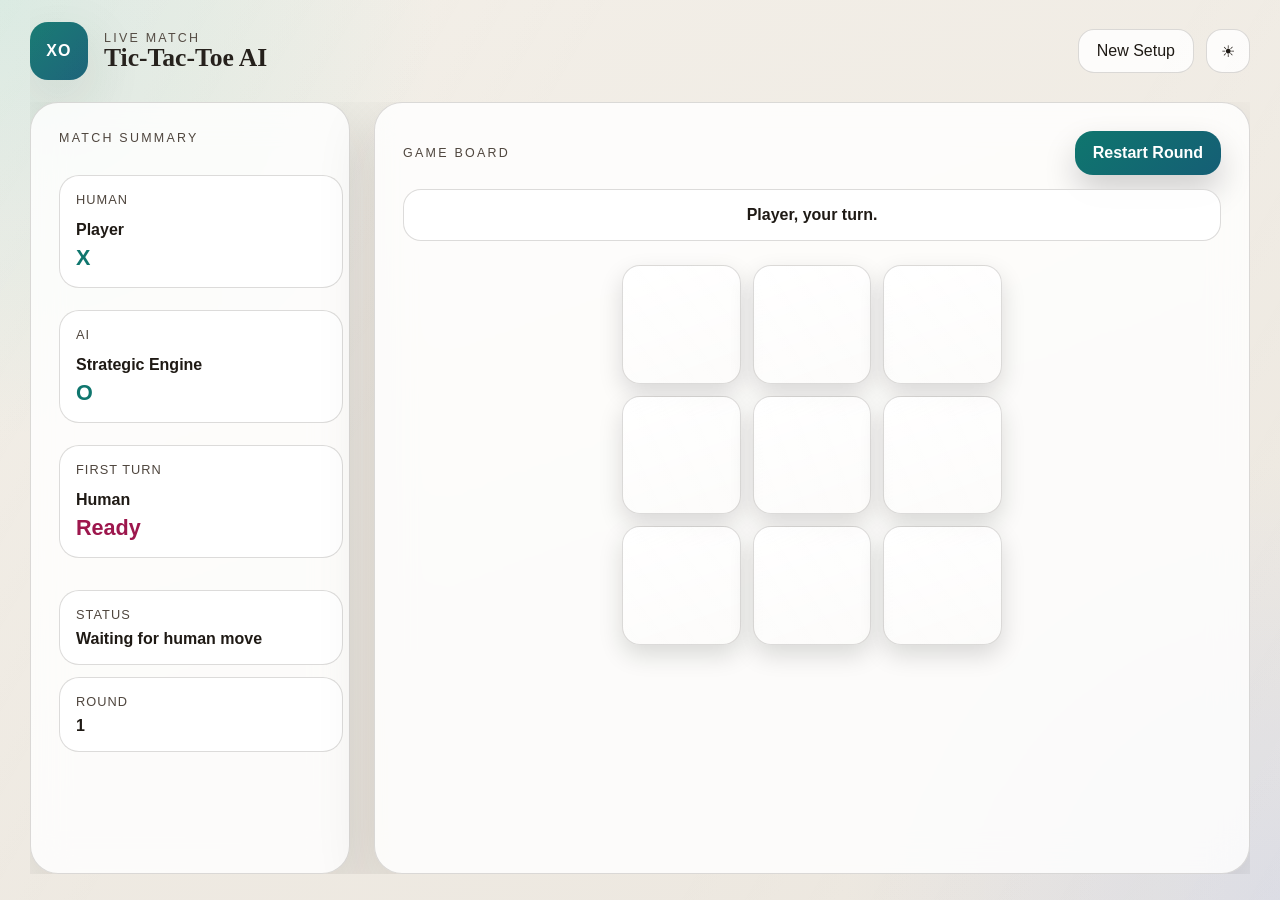
==== game.html @ 2cbc55ff "Add files via upload" ====
<!DOCTYPE html>
<html lang="en" data-theme="dark">
<head>
  <meta charset="UTF-8" />
  <meta name="viewport" content="width=device-width, initial-scale=1.0" />
  <title>Tic-Tac-Toe AI Game</title>
  <link rel="preconnect" href="https://fonts.googleapis.com">
  <link rel="preconnect" href="https://fonts.gstatic.com" crossorigin>
  <link href="https://fonts.googleapis.com/css2?family=Cormorant+Garamond:wght@600;700&family=Manrope:wght@400;500;600;700;800&display=swap" rel="stylesheet">
  <link rel="stylesheet" href="style.css" />
</head>
<body class="game-page">
  <div class="page-shell">
    <header class="topbar compact">
      <div class="brand">
        <div class="brand-mark">XO</div>
        <div>
          <p class="eyebrow">Live match</p>
          <h1>Tic-Tac-Toe AI</h1>
        </div>
      </div>
      <div class="header-actions">
        <button class="ghost-btn" type="button" onclick="window.location.href='index.html'">New Setup</button>
        <button class="theme-toggle" id="themeToggle" type="button" aria-label="Toggle theme">☾</button>
      </div>
    </header>

    <main class="game-layout">
      <aside class="side-panel glass-card">
        <div class="panel-head">
          <p class="panel-label">Match summary</p>
        </div>

        <div class="summary-block">
          <span>Human</span>
          <strong id="humanName">Player</strong>
          <b id="humanSymbolLabel">X</b>
        </div>

        <div class="summary-block">
          <span>AI</span>
          <strong>Strategic Engine</strong>
          <b id="aiSymbolLabel">O</b>
        </div>

        <div class="summary-block accent">
          <span>First turn</span>
          <strong id="firstTurnLabel">Human</strong>
          <b>Ready</b>
        </div>

        <div class="info-stack">
          <article>
            <span>Status</span>
            <strong id="statusText">Preparing match...</strong>
          </article>
          <article>
            <span>Round</span>
            <strong id="roundText">1</strong>
          </article>
        </div>
      </aside>

      <section class="board-panel glass-card">
        <div class="board-head">
          <p class="panel-label">Game board</p>
          <button class="primary-btn small" id="restartBtn" type="button">Restart Round</button>
        </div>

        <div class="status-banner" id="message" aria-live="polite">Loading your game...</div>

        <div class="board" id="board" role="grid" aria-label="Tic Tac Toe board"></div>
      </section>
    </main>
  </div>

  <script src="script.js"></script>
</body>
</html>
---- style.css ----
:root,
[data-theme="light"] {
  --bg: #f3efe8;
  --bg-2: #ece7df;
  --surface: rgba(255, 255, 255, 0.82);
  --surface-strong: rgba(255, 255, 255, 0.96);
  --surface-soft: rgba(1, 105, 111, 0.1);
  --border: rgba(38, 33, 26, 0.16);
  --text: #1f1a15;
  --muted: #4f463e;
  --primary: #0f766e;
  --primary-2: #155e75;
  --accent: #9d174d;
  --shadow: 0 20px 60px rgba(33, 28, 22, 0.12);
}

[data-theme="dark"] {
  --bg: #08111f;
  --bg-2: #0d1728;
  --surface: rgba(12, 19, 35, 0.62);
  --surface-strong: rgba(16, 26, 45, 0.9);
  --surface-soft: rgba(77, 182, 172, 0.12);
  --border: rgba(255, 255, 255, 0.1);
  --text: #eef4ff;
  --muted: #a8b5c9;
  --primary: #58d0c2;
  --primary-2: #7a9cff;
  --accent: #f472b6;
  --shadow: 0 24px 70px rgba(0, 0, 0, 0.42);
}

* {
  box-sizing: border-box;
}

html {
  scroll-behavior: smooth;
}

body {
  margin: 0;
  min-height: 100vh;
  font-family: 'Inter', sans-serif;
  color: var(--text);
  background:
    radial-gradient(circle at top left, rgba(88, 208, 194, 0.16), transparent 28%),
    radial-gradient(circle at right bottom, rgba(122, 156, 255, 0.15), transparent 28%),
    linear-gradient(160deg, var(--bg), var(--bg-2));
}

body::before {
  content: '';
  position: fixed;
  inset: 0;
  pointer-events: none;
  background: linear-gradient(120deg, rgba(255,255,255,0.05), transparent 35%, transparent 65%, rgba(255,255,255,0.04));
}

button,
input,
select {
  font: inherit;
}

.page-shell {
  width: min(1220px, calc(100% - 32px));
  margin: 0 auto;
  padding: 22px 0 26px;
}

.topbar {
  display: flex;
  align-items: center;
  justify-content: space-between;
  gap: 20px;
  margin-bottom: 22px;
}

.brand {
  display: flex;
  align-items: center;
  gap: 16px;
}

.brand-mark {
  width: 58px;
  height: 58px;
  border-radius: 18px;
  display: grid;
  place-items: center;
  font-weight: 700;
  letter-spacing: 0.08em;
  background: linear-gradient(135deg, var(--primary), var(--primary-2));
  color: rgb(255, 255, 255);
  box-shadow: var(--shadow);
}

.eyebrow,
.panel-label,
.kicker {
  margin: 0;
  font-size: 0.78rem;
  text-transform: uppercase;
  letter-spacing: 0.18em;
  color: var(--muted);
}

h1,
h2,
h3 {
  margin: 0;
  font-family: 'Playfair Display', serif;
  line-height: 1.05;
  color: var(--text);
}

h1 {
  font-size: clamp(1.5rem, 2vw, 1.9rem);
}

h2 {
  font-size: clamp(1.6rem, 2.6vw, 2.6rem);
  line-height: 1.12;
}

h3 {
  font-size: clamp(1.45rem, 2vw, 1.9rem);
}

.glass-card {
  background: var(--surface);
  border: 1px solid var(--border);
  border-radius: 28px;
  backdrop-filter: blur(18px);
  -webkit-backdrop-filter: blur(18px);
  box-shadow: var(--shadow);
}

.hero-grid {
  display: grid;
  grid-template-columns: 1.12fr 0.88fr;
  gap: 28px;
  align-items: stretch;
}

.hero-copy,
.setup-panel,
.side-panel,
.board-panel {
  padding: 28px;
}

.hero-subline {
  color: var(--text);
  font-weight: 600;
  margin: 12px 0 0;
}

.lead {
  max-width: 58ch;
  color: var(--muted);
  font-size: 1.02rem;
  line-height: 1.75;
  margin: 14px 0 24px;
}

.feature-grid {
  display: grid;
  grid-template-columns: no-repeat(3, minmax(0, 1fr));
  gap: 15px;
}

.mini-card,
.preview-card,
.summary-block,
.info-stack article {
  background: var(--surface-strong);
  border: 1px solid var(--border);
  border-radius: 20px;
  padding: 16px;
}

.mini-card span,
.summary-block span,
.info-stack span,
.preview-card p {
  display: block;
  color: var(--muted);
  font-size: 0.8rem;
  letter-spacing: 0.08em;
  text-transform: uppercase;
  margin-bottom: 8px;
}

.mini-card strong,
.summary-block strong,
.info-stack strong,
.preview-row strong {
  font-size: 1rem;
  color: var(--text);
}

.setup-form {
  display: grid;
  gap: 16px;
}

.field {
  display: grid;
  gap: 10px;
}

.field span {
  font-size: 0.92rem;
  color: var(--muted);
  font-weight: 700;
}

select,
input {
  width: 100%;
  min-height: 52px;
  border-radius: 16px;
  border: 1px solid var(--border);
  padding: 0 16px;
  background: var(--surface-strong);
  color: var(--text);
  outline: none;
}

select::placeholder,
input::placeholder {
  color: color-mix(in srgb, var(--muted) 78%, white 22%);
}

select:focus,
input:focus {
  border-color: color-mix(in srgb, var(--primary) 62%, white 10%);
  box-shadow: 0 0 0 4px color-mix(in srgb, var(--primary) 18%, transparent);
}

.preview-card {
  display: grid;
  gap: 12px;
}

.preview-row {
  display: flex;
  justify-content: space-between;
  gap: 12px;
  color: var(--text);
}

.primary-btn,
.ghost-btn,
.theme-toggle {
  border: none;
  cursor: pointer;
  transition: transform 0.18s ease, box-shadow 0.18s ease, opacity 0.18s ease;
}

.primary-btn {
  min-height: 54px;
  border-radius: 18px;
  background: linear-gradient(135deg, var(--primary), var(--primary-2));
  color: white;
  font-weight: 700;
  box-shadow: 0 16px 32px rgba(0, 0, 0, 0.18);
}

.primary-btn.small {
  min-height: 44px;
  padding: 0 18px;
}

.ghost-btn,
.theme-toggle {
  min-height: 44px;
  padding: 0 18px;
  border-radius: 16px;
  background: var(--surface);
  color: var(--text);
  border: 1px solid var(--border);
}

.theme-toggle {
  min-width: 44px;
  padding: 0;
}

.primary-btn:hover,
.ghost-btn:hover,
.theme-toggle:hover {
  transform: translateY(-2px);
}

.header-actions {
  display: flex;
  align-items: center;
  gap: 12px;
}

.game-page {
  overflow: hidden;
}

.game-page .page-shell {
  height: 100vh;
  min-height: 100vh;
  display: flex;
  flex-direction: column;
  overflow: hidden;
}

.game-layout {
  flex: 1;
  display: grid;
  grid-template-columns: 320px 1fr;
  gap: 24px;
  align-items: stretch;
  min-height: 0;
  overflow: hidden;
}

.side-panel,
.board-panel {
  min-height: 0;
}

.side-panel {
  display: flex;
  flex-direction: column;
  justify-content: flex-start;
  gap: 10px;
  overflow-y: auto;
  overflow-x: hidden;
  padding-right: 6px;
  scrollbar-width: thin;
  scrollbar-color: color-mix(in srgb, var(--primary) 30%, transparent) transparent;
}

.side-panel::-webkit-scrollbar {
  width: 8px;
}

.side-panel::-webkit-scrollbar-thumb {
  background: color-mix(in srgb, var(--primary) 28%, transparent);
  border-radius: 999px;
  border: 2px solid transparent;
  background-clip: padding-box;
}

.side-panel::-webkit-scrollbar-thumb:hover {
  background: color-mix(in srgb, var(--primary) 42%, transparent);
}

.side-panel::-webkit-scrollbar-track {
  background: transparent;
}

.side-panel::-webkit-scrollbar-corner {
  background: transparent;
}

.summary-block {
  display: grid;
  gap: 6px;
  margin-bottom: 12px;
}

.summary-block b {
  font-size: 1.35rem;
  color: var(--primary);
}

.summary-block.accent b {
  color: var(--accent);
}

.info-stack {
  display: grid;
  gap: 12px;
  margin-top: 10px;
}

.board-panel {
  display: flex;
  flex-direction: column;
  justify-content: flex-start;
  overflow: hidden;
}

.board-head {
  display: flex;
  align-items: center;
  justify-content: space-between;
  gap: 16px;
  margin-bottom: 14px;
}

.status-banner {
  min-height: 52px;
  display: flex;
  align-items: center;
  justify-content: center;
  text-align: center;
  padding: 12px 16px;
  border-radius: 18px;
  background: var(--surface-strong);
  border: 1px solid var(--border);
  color: var(--text);
  margin-bottom: 18px;
  font-weight: 600;
}

.board {
  width: min(62vw, 46vh, 380px);
  max-width: 100%;
  aspect-ratio: 1 / 1;
  margin: 6px auto 0;
  display: grid;
  grid-template-columns: repeat(3, 1fr);
  gap: 12px;
}

.cell {
  width: 100%;
  aspect-ratio: 1 / 1;
  border-radius: 18px;
  border: 1px solid var(--border);
  background: linear-gradient(160deg, var(--surface-strong), rgba(255,255,255,0.04));
  color: var(--text);
  font-size: clamp(1.55rem, 3.4vw, 2.5rem);
  font-weight: 700;
  display: grid;
  place-items: center;
  box-shadow: inset 0 1px 0 rgba(255,255,255,0.06), 0 10px 24px rgba(0,0,0,0.14);
}

.cell:hover:not(:disabled) {
  transform: translateY(-3px) scale(1.01);
  border-color: color-mix(in srgb, var(--primary) 55%, white 8%);
}

.cell:disabled {
  cursor: not-allowed;
}

.cell.x {
  color: var(--primary);
}

.cell.o {
  color: var(--accent);
}

@media (max-width: 1080px) {
  .hero-grid,
  .game-layout {
    grid-template-columns: 1fr;
  }

  .feature-grid {
    grid-template-columns: 1fr;
  }

  .game-page {
    overflow: hidden;
  }

  .game-page .page-shell {
    height: 100vh;
    min-height: 100vh;
    overflow: hidden;
  }

  .side-panel {
    max-height: 32vh;
    overflow-y: auto;
  }

  .board {
    width: min(72vw, 400px);
  }
}

@media (max-width: 720px) {
  .page-shell {
    width: min(100% - 20px, 100%);
    padding-top: 18px;
    padding-bottom: 22px;
  }

  .topbar,
  .board-head {
    flex-direction: column;
    align-items: stretch;
  }

  .hero-copy,
  .setup-panel,
  .side-panel,
  .board-panel {
    padding: 22px;
  }

  h2 {
    font-size: 1rem;
  }

  .board {
    width: min(78vw, 320px);
    gap: 10px;
  }

  .cell {
    border-radius: 18px;
    font-size: clamp(1.5rem, 6vw, 2.3rem);
  }
}

.app-footer {
  position: relative;
  z-index: 1;
  width: 100%;
  margin-top: 18px;
  padding: 14px 24px 20px;
  text-align: center;
  font-size: 0.92rem;
  color: rgba(255, 255, 255, 0.68);
  background: transparent;
  border-top: 1px solid rgba(255, 255, 255, 0.22);
}

.app-footer p {
  margin: 0;
}

.app-footer span {
  color: #ffffff;
  font-weight: 700;
}

.footer-separator {
  color: rgba(255, 255, 255, 0.45);
  font-weight: 400;
  margin: 0 0.3rem;
}

[data-theme="light"] .app-footer {
  color: rgba(15, 23, 42, 0.78);
  border-top: 1px solid rgba(15, 23, 42, 0.14);
}

[data-theme="light"] .app-footer span {
  color: #111827;
}

[data-theme="light"] .footer-separator {
  color: rgba(15, 23, 42, 0.45);
}

.headline-card {
  margin: 14px 0 18px;
  padding: 20px 22px;
  border-radius: 24px;
  background: var(--surface-strong);
  border: 1px solid var(--border);
  box-shadow: var(--shadow);
}

.headline-label {
  margin: 0 0 10px;
  font-size: 0.76rem;
  text-transform: uppercase;
  letter-spacing: 0.18em;
  color: var(--muted);
  font-weight: 700;
}

.headline-card h2 {
  margin: 0;
  color: var(--text);
}

.headline-note {
  margin: 12px 0 0;
  color: var(--muted);
  font-size: 0.98rem;
  line-height: 1.7;
  max-width: 56ch;
}

.setup-form {
  display: grid;
  gap: 22px;
}

.field {
  display: grid;
  gap: 12px;
}

.panel-head {
  margin-bottom: 20px;
}
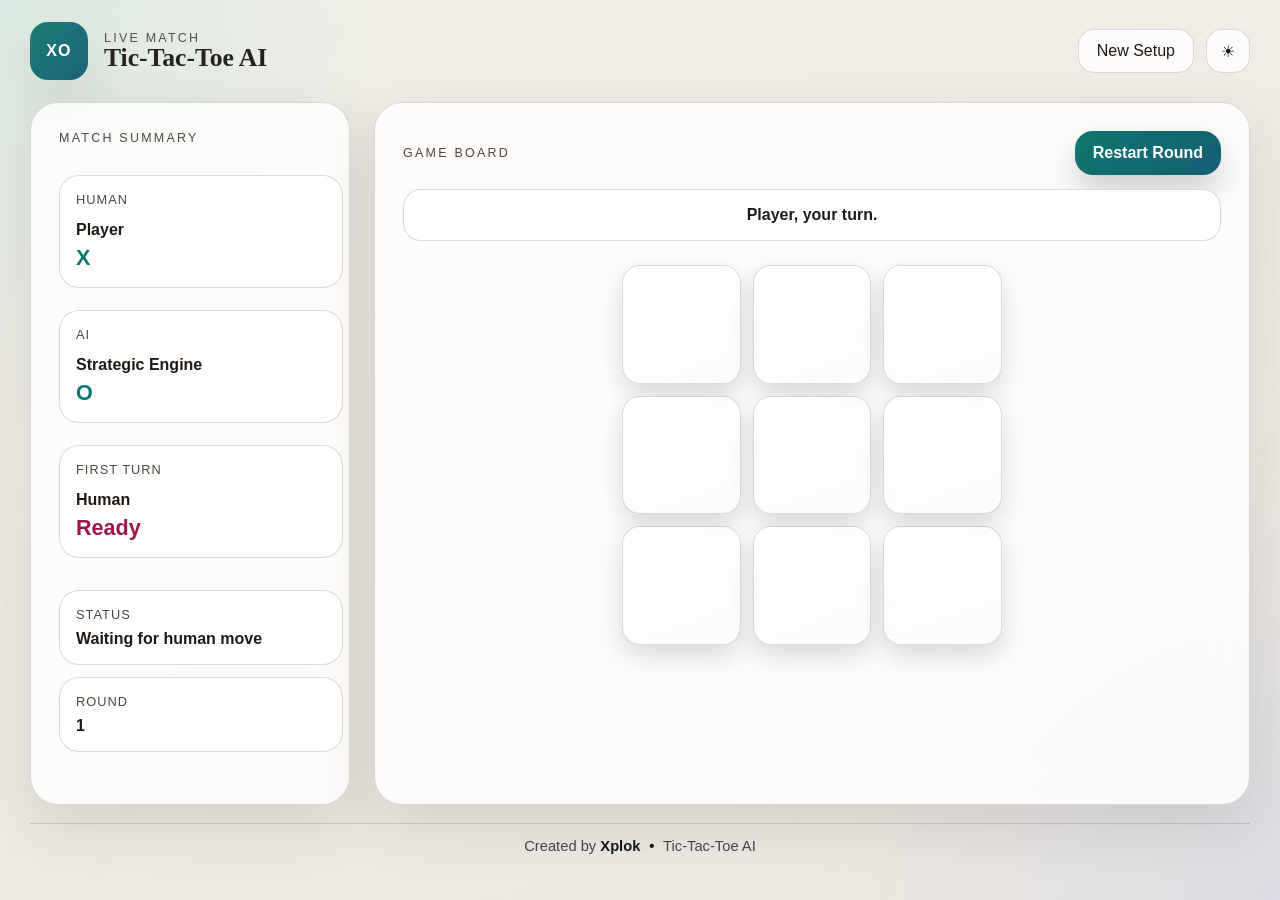
==== commit 83e4b36e: "Update game.html footer updation" ====
--- a/game.html
+++ b/game.html
@@ -72,8 +72,11 @@
         <div class="board" id="board" role="grid" aria-label="Tic Tac Toe board"></div>
       </section>
     </main>
+    <footer class="app-footer">
+      <p>Created by <span>Xplok</span> <span class="footer-separator">•</span> Tic-Tac-Toe AI</p>
+    </footer>
   </div>
 
   <script src="script.js"></script>
 </body>
-</html>+</html>
--- a/style.css
+++ b/style.css
@@ -40,6 +40,7 @@
 body {
   margin: 0;
   min-height: 100vh;
+  min-height: 100dvh;
   font-family: 'Inter', sans-serif;
   color: var(--text);
   background:
@@ -166,7 +167,7 @@
 
 .feature-grid {
   display: grid;
-  grid-template-columns: no-repeat(3, minmax(0, 1fr));
+  grid-template-columns: repeat(3, minmax(0, 1fr));
   gap: 15px;
 }
 
@@ -301,15 +302,15 @@
 }
 
 .game-page {
-  overflow: hidden;
+  overflow: auto;
 }
 
 .game-page .page-shell {
-  height: 100vh;
-  min-height: 100vh;
+  height: auto;
+  min-height: 100dvh;
   display: flex;
   flex-direction: column;
-  overflow: hidden;
+  overflow: visible;
 }
 
 .game-layout {
@@ -319,7 +320,7 @@
   gap: 24px;
   align-items: stretch;
   min-height: 0;
-  overflow: hidden;
+  overflow: visible;
 }
 
 .side-panel,
@@ -387,7 +388,7 @@
   display: flex;
   flex-direction: column;
   justify-content: flex-start;
-  overflow: hidden;
+  overflow: visible;
 }
 
 .board-head {
@@ -452,71 +453,6 @@
 
 .cell.o {
   color: var(--accent);
-}
-
-@media (max-width: 1080px) {
-  .hero-grid,
-  .game-layout {
-    grid-template-columns: 1fr;
-  }
-
-  .feature-grid {
-    grid-template-columns: 1fr;
-  }
-
-  .game-page {
-    overflow: hidden;
-  }
-
-  .game-page .page-shell {
-    height: 100vh;
-    min-height: 100vh;
-    overflow: hidden;
-  }
-
-  .side-panel {
-    max-height: 32vh;
-    overflow-y: auto;
-  }
-
-  .board {
-    width: min(72vw, 400px);
-  }
-}
-
-@media (max-width: 720px) {
-  .page-shell {
-    width: min(100% - 20px, 100%);
-    padding-top: 18px;
-    padding-bottom: 22px;
-  }
-
-  .topbar,
-  .board-head {
-    flex-direction: column;
-    align-items: stretch;
-  }
-
-  .hero-copy,
-  .setup-panel,
-  .side-panel,
-  .board-panel {
-    padding: 22px;
-  }
-
-  h2 {
-    font-size: 1rem;
-  }
-
-  .board {
-    width: min(78vw, 320px);
-    gap: 10px;
-  }
-
-  .cell {
-    border-radius: 18px;
-    font-size: clamp(1.5rem, 6vw, 2.3rem);
-  }
 }
 
 .app-footer {
@@ -603,4 +539,168 @@
 
 .panel-head {
   margin-bottom: 20px;
-}+}
+
+@media (max-width: 1080px) {
+  .hero-grid,
+  .game-layout {
+    grid-template-columns: 1fr;
+  }
+
+  .feature-grid {
+    grid-template-columns: 1fr;
+  }
+
+  .game-page {
+    overflow: auto;
+  }
+
+  .game-page .page-shell {
+    height: auto;
+    min-height: 100dvh;
+    overflow: visible;
+    display: flex;
+    flex-direction: column;
+  }
+
+  .game-layout {
+    overflow: visible;
+    gap: 18px;
+  }
+
+  .side-panel {
+    max-height: none;
+    overflow: visible;
+    padding-right: 0;
+    order: 2;
+  }
+
+  .board-panel {
+    order: 1;
+  }
+
+  .board {
+    width: min(82vw, 400px);
+  }
+}
+
+@media (max-width: 720px) {
+  .page-shell {
+    width: min(100% - 16px, 100%);
+    padding-top: 16px;
+    padding-bottom: 20px;
+  }
+
+  .topbar,
+  .board-head {
+    flex-direction: column;
+    align-items: stretch;
+    gap: 14px;
+  }
+
+  .topbar.compact {
+    margin-bottom: 16px;
+  }
+
+  .brand {
+    gap: 12px;
+  }
+
+  .brand-mark {
+    width: 50px;
+    height: 50px;
+    border-radius: 16px;
+  }
+
+  .header-actions {
+    width: 100%;
+    display: flex;
+    gap: 10px;
+  }
+
+  .header-actions > button {
+    flex: 1;
+  }
+
+  .hero-copy,
+  .setup-panel,
+  .side-panel,
+  .board-panel {
+    padding: 18px;
+  }
+
+  h1 {
+    font-size: 1.35rem;
+  }
+
+  h2 {
+    font-size: clamp(1.35rem, 5vw, 1.8rem);
+    line-height: 1.18;
+  }
+
+  h3 {
+    font-size: 1.3rem;
+  }
+
+  .headline-card {
+    padding: 16px 16px 18px;
+    border-radius: 20px;
+  }
+
+  .hero-subline {
+    font-size: 0.98rem;
+    line-height: 1.55;
+  }
+
+  .lead {
+    font-size: 0.96rem;
+    line-height: 1.65;
+    margin: 12px 0 20px;
+  }
+
+  .setup-form {
+    gap: 18px;
+  }
+
+  .field {
+    gap: 8px;
+  }
+
+  .preview-card,
+  .mini-card,
+  .summary-block,
+  .info-stack article {
+    padding: 14px;
+    border-radius: 16px;
+  }
+
+  .board-panel {
+    padding: 18px;
+  }
+
+  .board-head {
+    margin-bottom: 12px;
+  }
+
+  .status-banner {
+    margin-bottom: 14px;
+    min-height: 48px;
+    padding: 10px 12px;
+  }
+
+  .board {
+    width: min(88vw, 320px);
+    gap: 8px;
+    margin-top: 0;
+  }
+
+  .cell {
+    border-radius: 16px;
+    font-size: clamp(1.45rem, 8vw, 2.1rem);
+  }
+
+  .app-footer {
+    padding: 12px 8px 18px;
+    font-size: 0.84rem;
+  }
+}
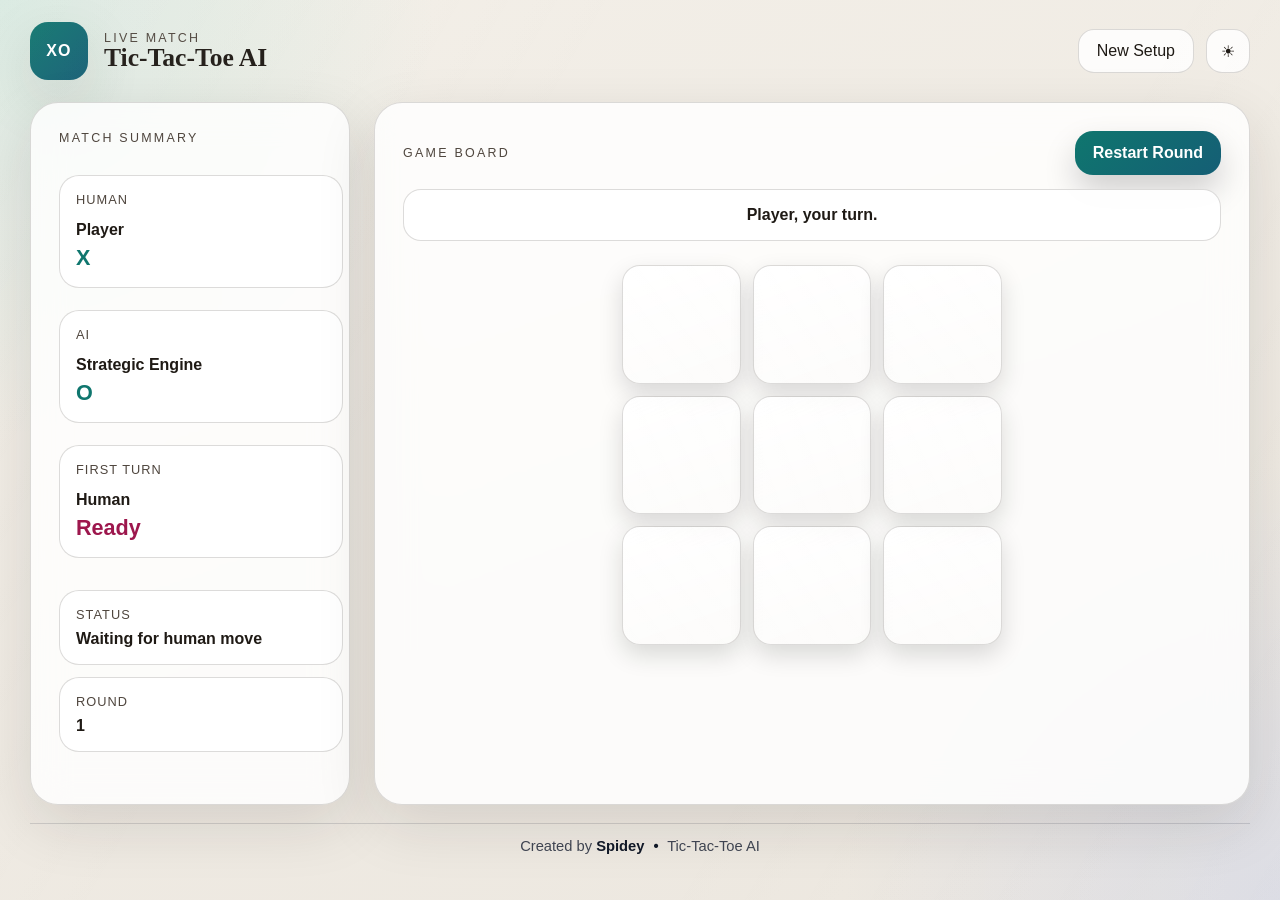
==== commit dbb2676e: "Update game.html" ====
--- a/game.html
+++ b/game.html
@@ -73,7 +73,7 @@
       </section>
     </main>
     <footer class="app-footer">
-      <p>Created by <span>Xplok</span> <span class="footer-separator">•</span> Tic-Tac-Toe AI</p>
+      <p>Created by <span>Spidey</span> <span class="footer-separator">•</span> Tic-Tac-Toe AI</p>
     </footer>
   </div>
 
